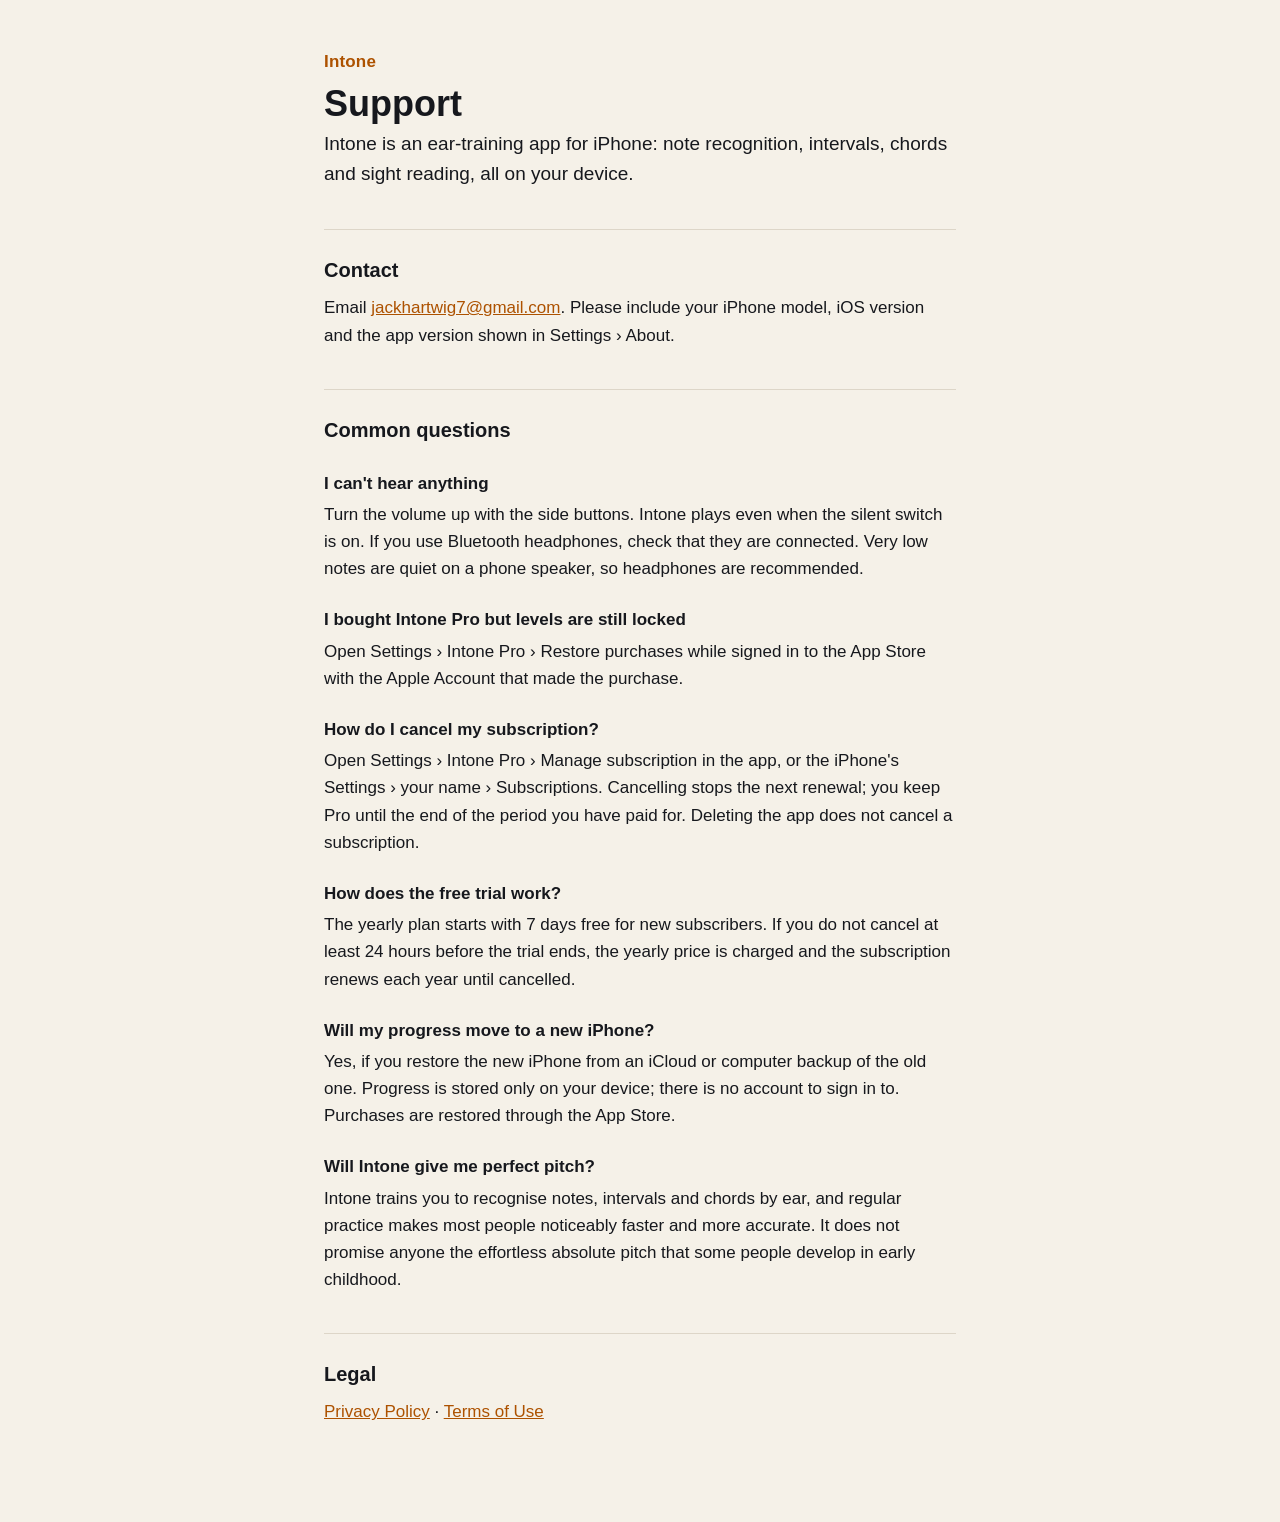
==== index.html @ 5010e258 "Support page and privacy policy for Intone Co-Authored-By: Claude Opus 5.5 <noreply@anthropic.com>" ====
<!doctype html>
<html lang="en">
<head>
<meta charset="utf-8">
<meta name="viewport" content="width=device-width, initial-scale=1">
<title>Intone — Support</title>
<link rel="stylesheet" href="style.css">
</head>
<body>
<main>
  <span class="brand">Intone</span>
  <h1>Support</h1>
  <p class="lead">Intone is an ear-training app for iPhone: note recognition, intervals, chords and sight reading, all on your device.</p>

  <h2>Contact</h2>
  <p>Email <a href="mailto:jackhartwig7@gmail.com">jackhartwig7@gmail.com</a>. Please include your iPhone model, iOS version and the app version shown in Settings &rsaquo; About.</p>

  <h2>Common questions</h2>

  <h3>I can't hear anything</h3>
  <p>Turn the volume up with the side buttons. Intone plays even when the silent switch is on. If you use Bluetooth headphones, check that they are connected. Very low notes are quiet on a phone speaker, so headphones are recommended.</p>

  <h3>I bought Intone Pro but levels are still locked</h3>
  <p>Open Settings &rsaquo; Intone Pro &rsaquo; Restore purchases while signed in to the App Store with the Apple Account that made the purchase.</p>

  <h3>How do I cancel my subscription?</h3>
  <p>Open Settings &rsaquo; Intone Pro &rsaquo; Manage subscription in the app, or the iPhone's Settings &rsaquo; your name &rsaquo; Subscriptions. Cancelling stops the next renewal; you keep Pro until the end of the period you have paid for. Deleting the app does not cancel a subscription.</p>

  <h3>How does the free trial work?</h3>
  <p>The yearly plan starts with 7 days free for new subscribers. If you do not cancel at least 24 hours before the trial ends, the yearly price is charged and the subscription renews each year until cancelled.</p>

  <h3>Will my progress move to a new iPhone?</h3>
  <p>Yes, if you restore the new iPhone from an iCloud or computer backup of the old one. Progress is stored only on your device; there is no account to sign in to. Purchases are restored through the App Store.</p>

  <h3>Will Intone give me perfect pitch?</h3>
  <p>Intone trains you to recognise notes, intervals and chords by ear, and regular practice makes most people noticeably faster and more accurate. It does not promise anyone the effortless absolute pitch that some people develop in early childhood.</p>

  <h2>Legal</h2>
  <p><a href="privacy.html">Privacy Policy</a> &middot; <a href="https://www.apple.com/legal/internet-services/itunes/dev/stdeula/">Terms of Use</a></p>
</main>
</body>
</html>
---- style.css ----
:root {
  --background: #f5f1e8;
  --text: #16181d;
  --secondary: #5b5e66;
  --accent: #ad5200;
  --rule: #ddd6c8;
}

@media (prefers-color-scheme: dark) {
  :root {
    --background: #0b0d12;
    --text: #f3efe6;
    --secondary: #a9a69e;
    --accent: #ffb44c;
    --rule: #23262e;
  }
}

* { box-sizing: border-box; }

body {
  margin: 0;
  background: var(--background);
  color: var(--text);
  font: 17px/1.6 -apple-system, BlinkMacSystemFont, "Segoe UI", Roboto, sans-serif;
  -webkit-font-smoothing: antialiased;
}

main {
  max-width: 42rem;
  margin: 0 auto;
  padding: 3rem 1.25rem 5rem;
}

.brand {
  display: inline-block;
  font-weight: 700;
  letter-spacing: 0.01em;
  color: var(--accent);
  text-decoration: none;
}

h1 {
  font-size: 2.25rem;
  line-height: 1.15;
  margin: 0.5rem 0 0.25rem;
}

h2 {
  font-size: 1.25rem;
  margin: 2.5rem 0 0.5rem;
  padding-top: 1.5rem;
  border-top: 1px solid var(--rule);
}

h3 {
  font-size: 1.0625rem;
  margin: 1.5rem 0 0.25rem;
}

p { margin: 0 0 1rem; }

.lead { font-size: 1.1875rem; }

.meta { color: var(--secondary); }

a { color: var(--accent); }
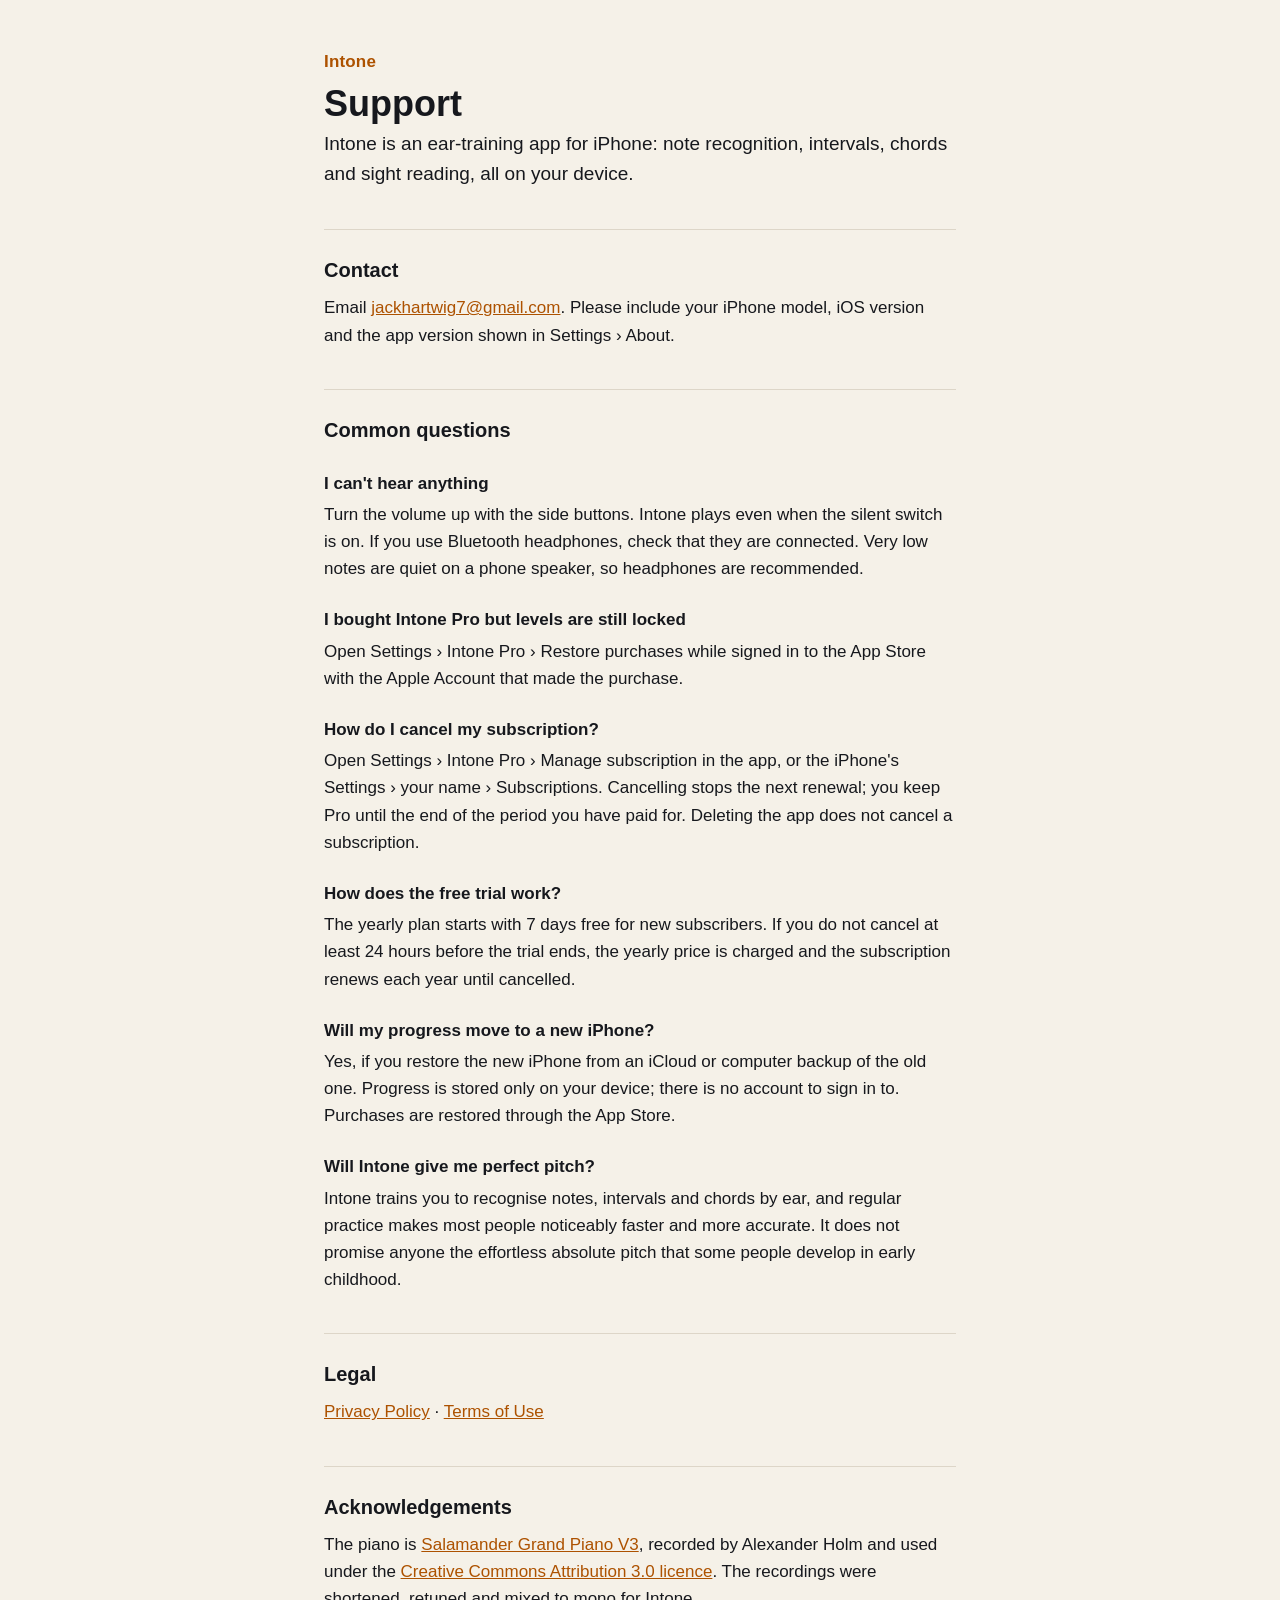
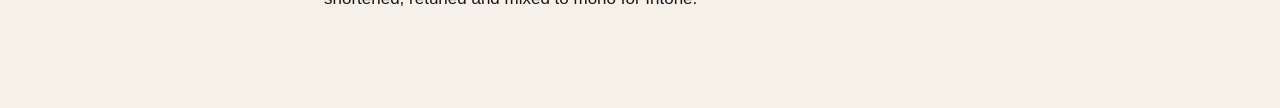
==== commit 77d51b92: "Credit the piano recordings Co-Authored-By: Claude Opus 5.5 <noreply@anthropic.com>" ====
--- a/index.html
+++ b/index.html
@@ -37,6 +37,9 @@
 
   <h2>Legal</h2>
   <p><a href="privacy.html">Privacy Policy</a> &middot; <a href="https://www.apple.com/legal/internet-services/itunes/dev/stdeula/">Terms of Use</a></p>
+
+  <h2>Acknowledgements</h2>
+  <p>The piano is <a href="https://github.com/sfzinstruments/SalamanderGrandPiano">Salamander Grand Piano V3</a>, recorded by Alexander Holm and used under the <a href="https://creativecommons.org/licenses/by/3.0/">Creative Commons Attribution 3.0 licence</a>. The recordings were shortened, retuned and mixed to mono for Intone.</p>
 </main>
 </body>
 </html>
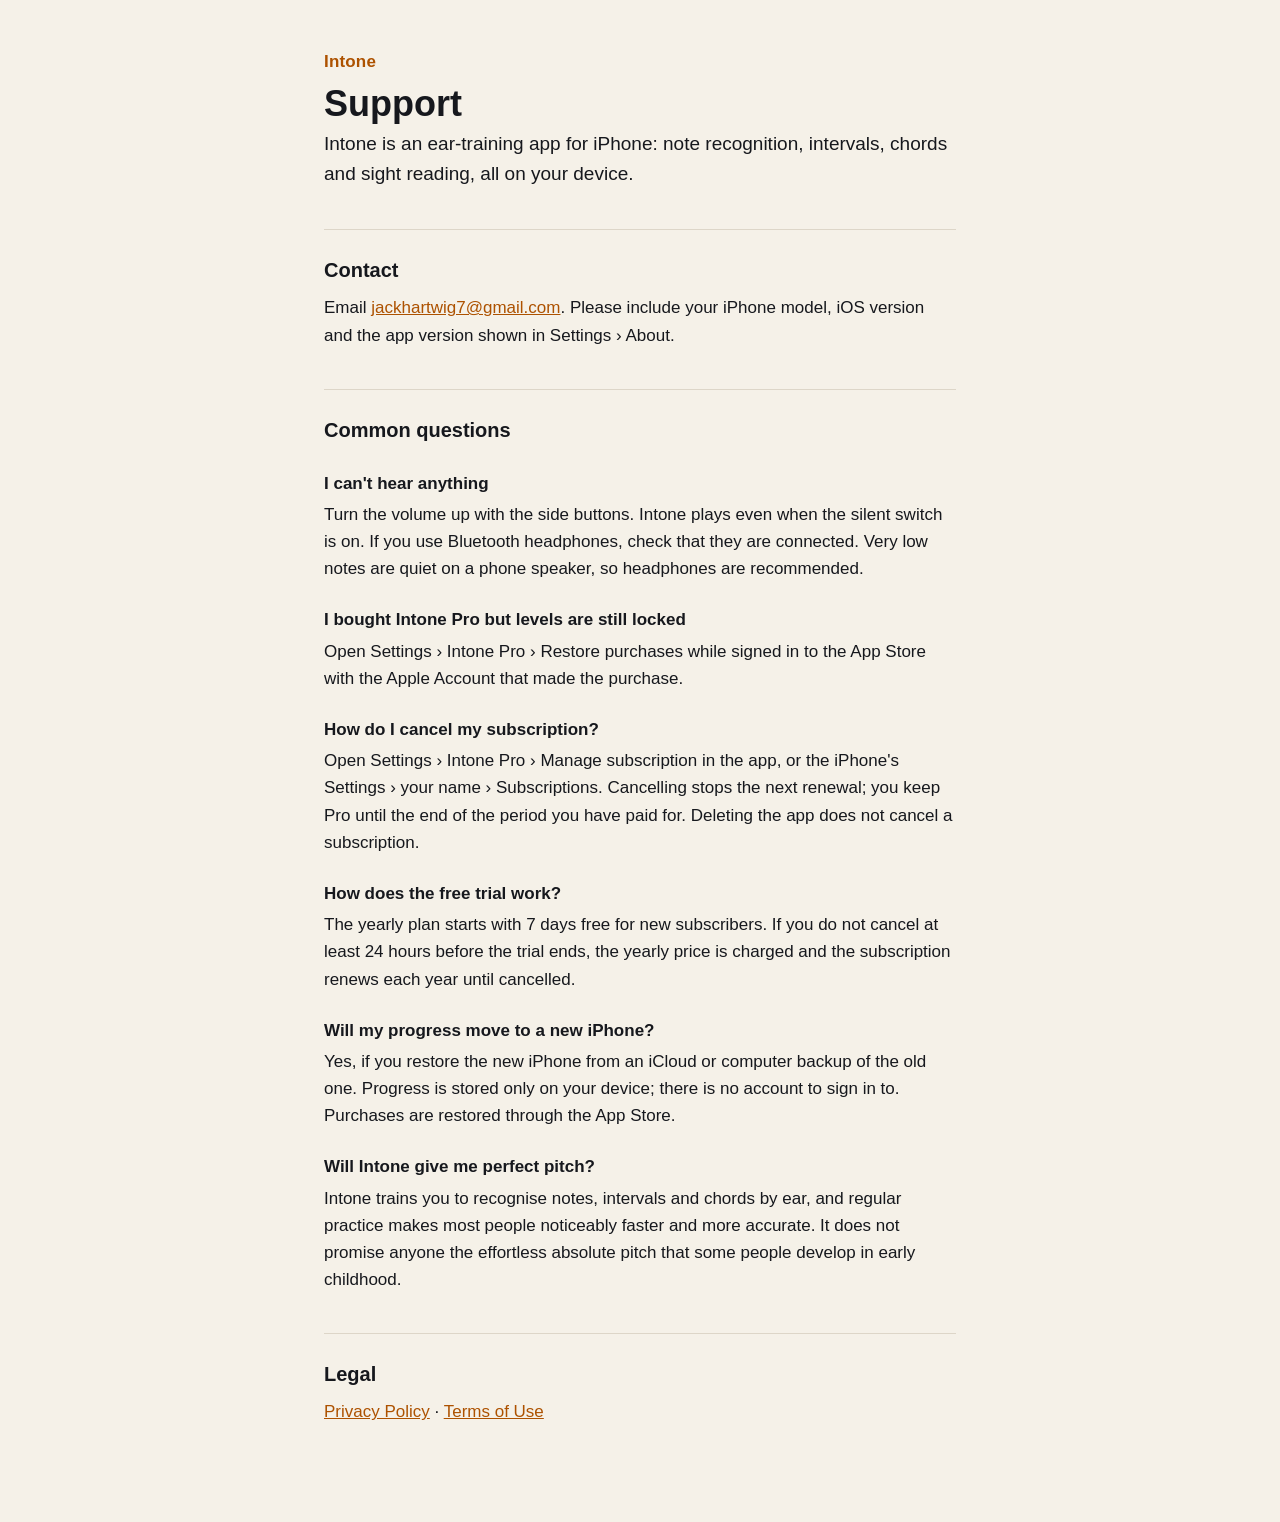
==== commit 60f34c3a: "Remove the piano recordings credit Co-Authored-By: Claude Opus 5.5 <noreply@anthropic.com>" ====
--- a/index.html
+++ b/index.html
@@ -37,9 +37,6 @@
 
   <h2>Legal</h2>
   <p><a href="privacy.html">Privacy Policy</a> &middot; <a href="https://www.apple.com/legal/internet-services/itunes/dev/stdeula/">Terms of Use</a></p>
-
-  <h2>Acknowledgements</h2>
-  <p>The piano is <a href="https://github.com/sfzinstruments/SalamanderGrandPiano">Salamander Grand Piano V3</a>, recorded by Alexander Holm and used under the <a href="https://creativecommons.org/licenses/by/3.0/">Creative Commons Attribution 3.0 licence</a>. The recordings were shortened, retuned and mixed to mono for Intone.</p>
 </main>
 </body>
 </html>
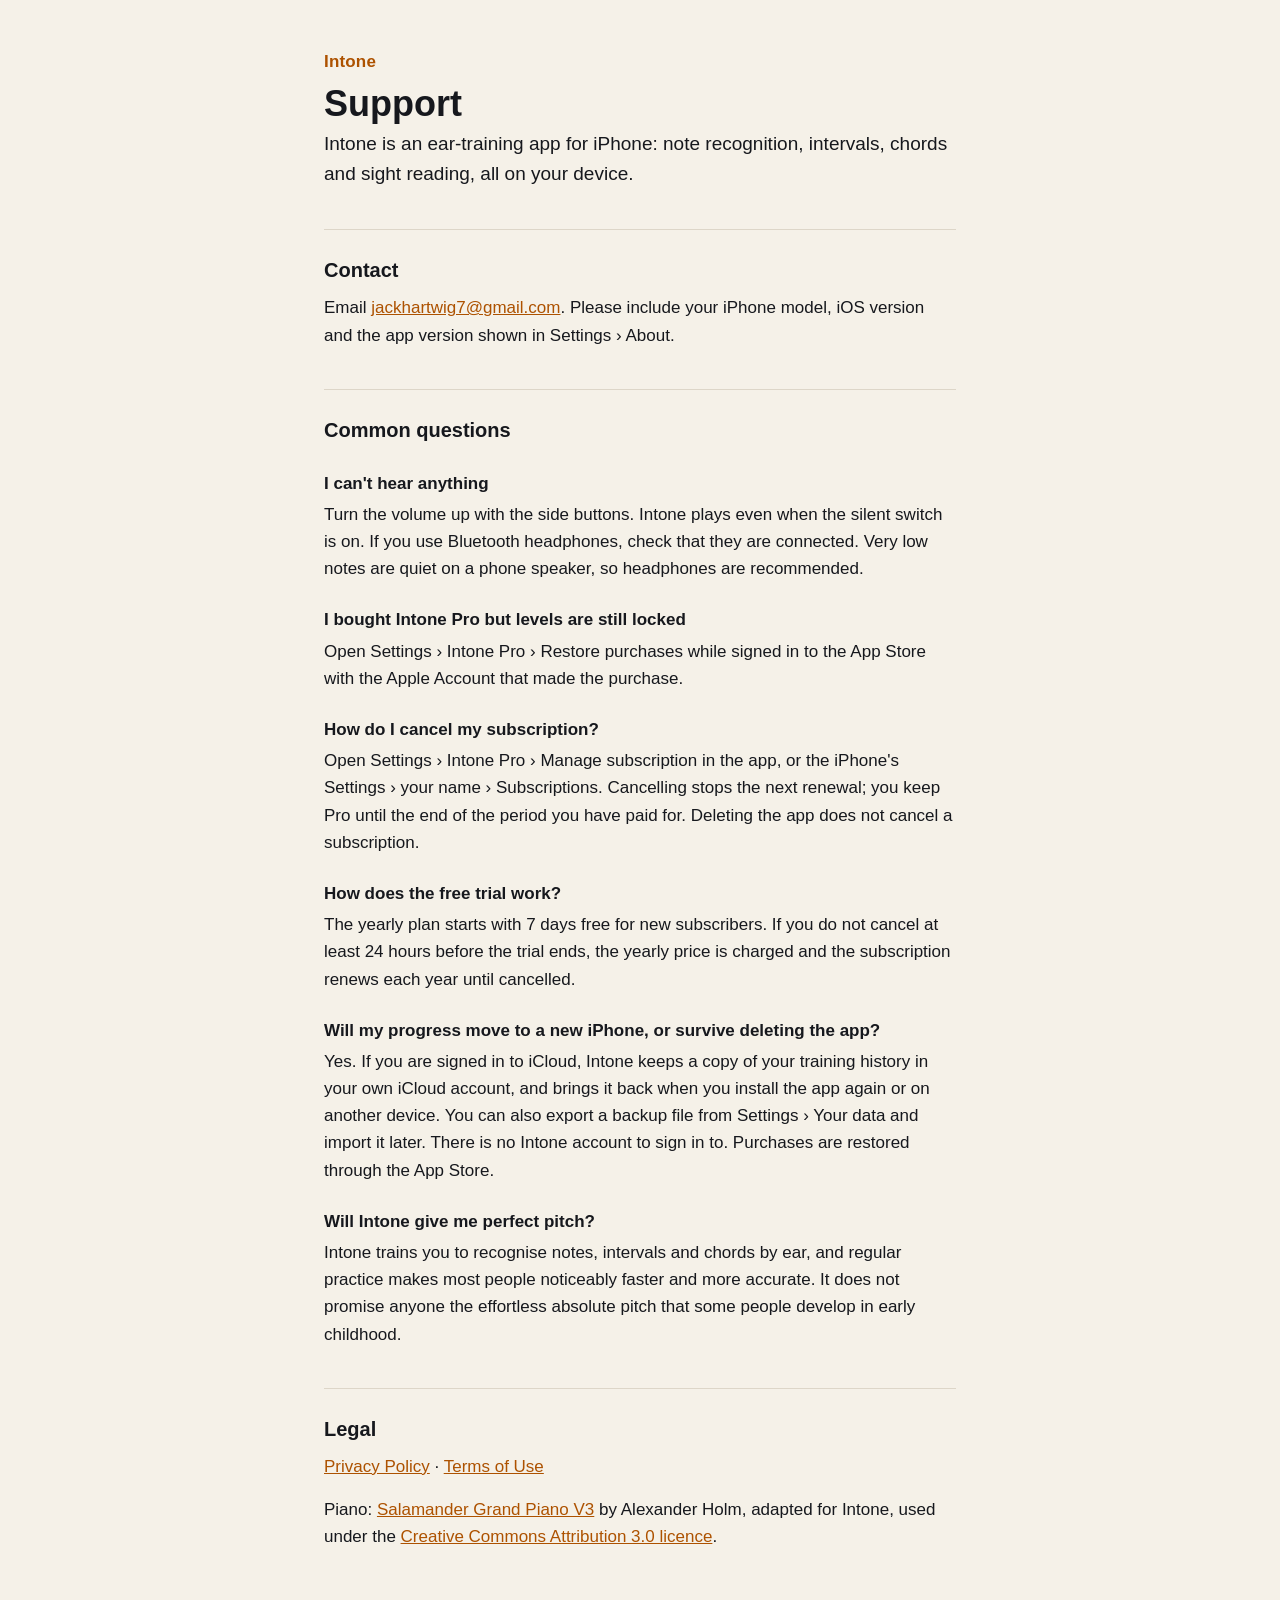
==== commit 1eadbd1f: "Describe iCloud sync and backup files; credit the piano recordings in one line Co-Authored-By: Claud" ====
--- a/index.html
+++ b/index.html
@@ -29,14 +29,15 @@
   <h3>How does the free trial work?</h3>
   <p>The yearly plan starts with 7 days free for new subscribers. If you do not cancel at least 24 hours before the trial ends, the yearly price is charged and the subscription renews each year until cancelled.</p>
 
-  <h3>Will my progress move to a new iPhone?</h3>
-  <p>Yes, if you restore the new iPhone from an iCloud or computer backup of the old one. Progress is stored only on your device; there is no account to sign in to. Purchases are restored through the App Store.</p>
+  <h3>Will my progress move to a new iPhone, or survive deleting the app?</h3>
+  <p>Yes. If you are signed in to iCloud, Intone keeps a copy of your training history in your own iCloud account, and brings it back when you install the app again or on another device. You can also export a backup file from Settings &rsaquo; Your data and import it later. There is no Intone account to sign in to. Purchases are restored through the App Store.</p>
 
   <h3>Will Intone give me perfect pitch?</h3>
   <p>Intone trains you to recognise notes, intervals and chords by ear, and regular practice makes most people noticeably faster and more accurate. It does not promise anyone the effortless absolute pitch that some people develop in early childhood.</p>
 
   <h2>Legal</h2>
   <p><a href="privacy.html">Privacy Policy</a> &middot; <a href="https://www.apple.com/legal/internet-services/itunes/dev/stdeula/">Terms of Use</a></p>
+  <p>Piano: <a href="https://github.com/sfzinstruments/SalamanderGrandPiano">Salamander Grand Piano V3</a> by Alexander Holm, adapted for Intone, used under the <a href="https://creativecommons.org/licenses/by/3.0/">Creative Commons Attribution 3.0 licence</a>.</p>
 </main>
 </body>
 </html>
